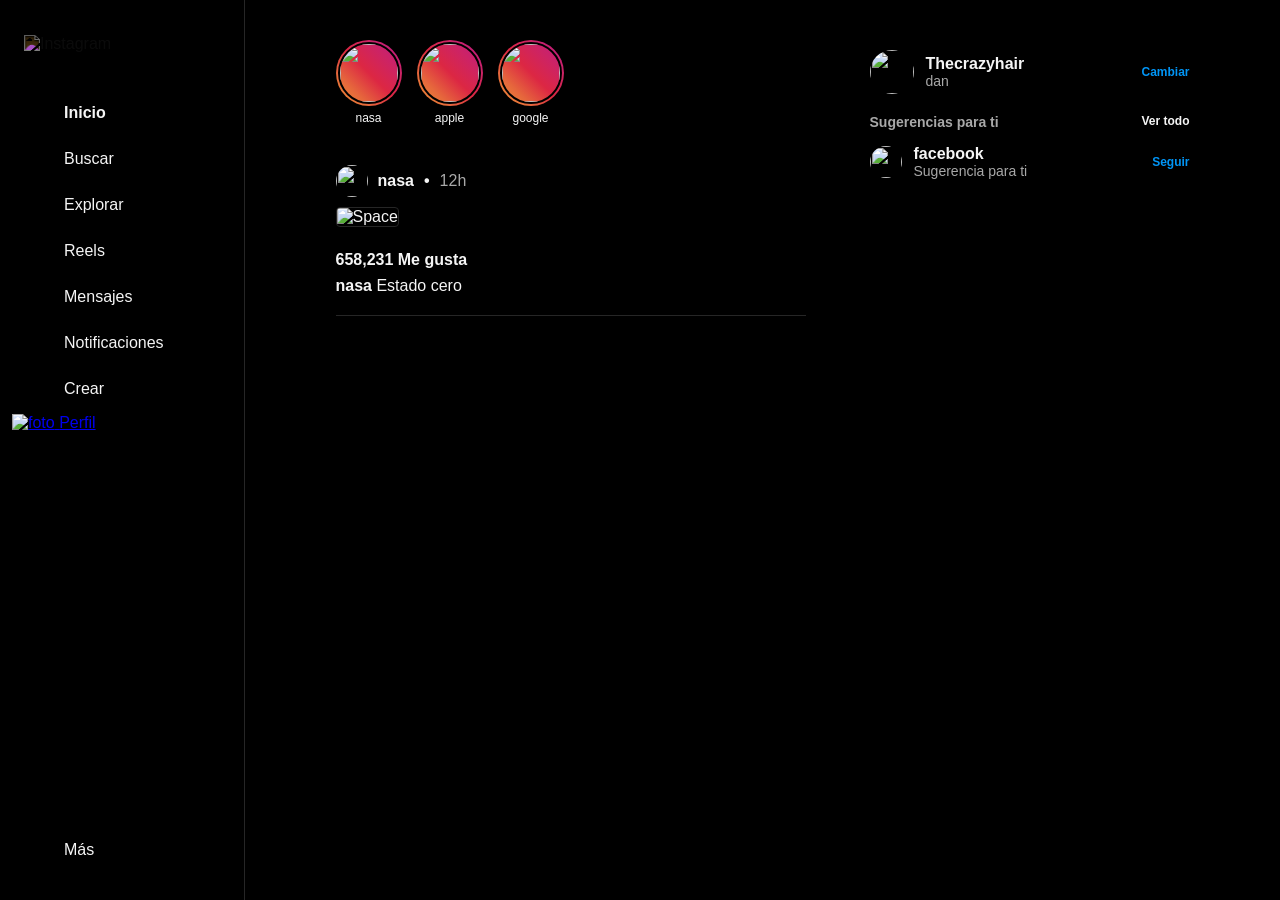
==== index.html @ 89a3c835 "Update and rename ins.html to index.html" ====
<!DOCTYPE html>
<html lang="es">
<head>
    <meta charset="UTF-8">
    <meta name="viewport" content="width=device-width, initial-scale=1.0">
    <title>Instagram</title>
    <link rel="stylesheet" href="ins.css">
    <link rel="stylesheet" href="https://cdnjs.cloudflare.com/ajax/libsfont-awesome/6.4.0/css/all.min.css">
</head>
<body>

    <aside class="sidebar">
        <div class="sidebar-logo">
            <img src="https://www.pngkey.com/png/full/28-287308_instagram-logo-text-white.png" alt="Instagram">
        </div>
        
        <nav class="sidebar-menu">
            <a href="#" class="menu-item active"><i class="Casasiendounacasa"></i> <span>Inicio</span></a>
            <a href="#" class="menu-item"><i class="buscandoloquenosemehaperdido"></i> <span>Buscar</span></a>
            <a href="#" class="menu-item"><i class="explorandoloqueseexplora"></i> <span>Explorar</span></a>
            <a href="#" class="menu-item"><i class="videoscuestionabkes"></i> <span>Reels</span></a>
            <a href="#" class="menu-item"><i class="mensajesquesemandaporquesonmensajes"></i> <span>Mensajes</span></a>
            <a href="#" class="menu-item"><i class="notifdicandolanotificacion"></i> <span>Notificaciones</span></a>
            <a href="#" class="menu-item"><i class="crearcreacionesnocreadas"></i> <span>Crear</span></a>
            <a href="#" class="perfil">
                <img src="nigga.jpeg" alt="foto"> <span>Perfil</span>
            </a>
        </nav>

        <div class="sidebar-more">
            <a href="#" class="menu-item"><i class="fa-solid fa-bars"></i> <span>Más</span></a>
        </div>
    </aside>

    <main class="main-content">
        <div class="feed-container">
            
            <section class="stories">
                <div class="story-item">
                    <div class="story-ring"><img src="https://unavatar.io/twitter/nasa"></div>
                    <span>nasa</span>
                </div>
                <div class="story-item">
                    <div class="story-ring"><img src="https://unavatar.io/github/apple"></div>
                    <span>apple</span>
                </div>
                <div class="story-item">
                    <div class="story-ring"><img src="https://unavatar.io/google"></div>
                    <span>google</span>
                </div>
            </section>

            <article class="post">
                <div class="post-header">
                    <div class="post-user">
                        <img src="https://unavatar.io/twitter/nasa" alt="">
                        <span class="username">nasa</span> • <span class="time">12h</span>
                    </div>
                    <i class="fa-solid fa-ellipsis"></i>
                </div>
                <div class="post-media">
                    <img src="https://images.unsplash.com/photo-1446776811953-b23d57bd21aa?auto=format&fit=crop&w=800&q=80" alt="Space">
                </div>
                <div class="post-footer">
                    <div class="post-actions">
                        <i class="fa-regular fa-heart"></i>
                        <i class="fa-regular fa-comment"></i>
                        <i class="fa-regular fa-paper-plane"></i>
                        <i class="fa-regular fa-bookmark"></i>
                    </div>
                    <div class="likes">658,231 Me gusta</div>
                    <div class="caption">
                        <span class="username">nasa</span> Estado cero
                    </div>
                </div>
            </article>

        </div>

        <section class="suggestions">
            <div class="user-profile-side">
                <img src="https://unavatar.io/github/mdo" alt="">
                <div class="user-names">
                    <span class="username">Thecrazyhair</span>
                    <span class="full-name">dan</span>
                </div>
                <a href="#" class="switch-btn">Cambiar</a>
            </div>

            <div class="suggestions-header">
                <span>Sugerencias para ti</span>
                <a href="#">Ver todo</a>
            </div>

            <div class="suggestion-item">
                <img src="https://unavatar.io/github/facebook" alt="">
                <div class="user-names">
                    <span class="username">facebook</span>
                    <span class="sub">Sugerencia para ti</span>
                </div>
                <a href="#" class="follow-btn">Seguir</a>
            </div>
        </section>
    </main>

</body>

</html>
---- ins.css ----
:root {
    --bg-black: #000000;
    --sidebar-width: 245px;
    --border-color: #262626;
    --text-primary: #f5f5f5;
    --text-secondary: #a8a8a8;
    --accent-blue: #0095f6;
}

* { margin: 0; padding: 0; box-sizing: border-box; }

body {
    background-color: var(--bg-black);
    color: var(--text-primary);
    font-family: -apple-system, BlinkMacSystemFont, "Segoe UI", Roboto, Arial, sans-serif;
    display: flex;
}

.sidebar {
    width: var(--sidebar-width);
    height: 100vh;
    border-right: 1px solid var(--border-color);
    padding: 25px 12px;
    position: fixed;
    display: flex;
    flex-direction: column;
}

.sidebar-logo {
    padding: 10px 12px 35px;
}

.sidebar-logo img {
    width: 103px;
    filter: invert(1);
}

.sidebar-menu { flex-grow: 1; }

.menu-item {
    display: flex;
    align-items: center;
    padding: 12px;
    text-decoration: none;
    color: var(--text-primary);
    border-radius: 8px;
    margin: 4px 0;
    transition: background 0.3s;
}

.menu-item:hover { background: rgba(255, 255, 255, 0.1); }

.menu-item i {
    font-size: 24px;
    width: 24px;
    margin-right: 16px;
}

.menu-item.active { font-weight: bold; }

.menu-item.profile img {
    width: 24px;
    height: 24px;
    border-radius: 50%;
    margin-right: 16px;
}

.main-content {
    margin-left: var(--sidebar-width);
    width: calc(100% - var(--sidebar-width));
    display: flex;
    justify-content: center;
    padding-top: 30px;
}

.feed-container {
    max-width: 470px;
    width: 100%;
}

.stories {
    display: flex;
    gap: 15px;
    padding: 10px 0;
    margin-bottom: 20px;
}

.story-item {
    display: flex;
    flex-direction: column;
    align-items: center;
    font-size: 12px;
}

.story-ring {
    width: 66px;
    height: 66px;
    background: linear-gradient(45deg, #f09433, #e6683c, #dc2743, #cc2366, #bc1888);
    border-radius: 50%;
    padding: 2px;
    margin-bottom: 5px;
}

.story-ring img {
    width: 100%;
    height: 100%;
    border-radius: 50%;
    border: 2px solid black;
}

.post {
    border-bottom: 1px solid var(--border-color);
    padding-bottom: 20px;
    margin-bottom: 20px;
}

.post-header {
    display: flex;
    justify-content: space-between;
    align-items: center;
    padding: 10px 0;
}

.post-user { display: flex; align-items: center; gap: 10px; font-weight: 600; }
.post-user img { width: 32px; height: 32px; border-radius: 50%; }
.time { color: var(--text-secondary); font-weight: 400; }

.post-media img {
    width: 100%;
    border-radius: 4px;
    border: 1px solid var(--border-color);
}

.post-actions {
    display: flex;
    gap: 15px;
    padding: 12px 0;
    font-size: 24px;
}

.post-actions i:last-child { margin-left: auto; }

.likes { font-weight: 600; margin-bottom: 8px; }

.username { font-weight: 600; }

.suggestions {
    width: 320px;
    margin-left: 64px;
    padding-top: 20px;
}

.user-profile-side, .suggestion-item {
    display: flex;
    align-items: center;
    gap: 12px;
    margin-bottom: 15px;
}

.user-profile-side img { width: 44px; height: 44px; border-radius: 50%; }
.suggestion-item img { width: 32px; height: 32px; border-radius: 50%; }

.user-names { display: flex; flex-direction: column; flex-grow: 1; }
.full-name, .sub { color: var(--text-secondary); font-size: 14px; }

.switch-btn, .follow-btn {
    text-decoration: none;
    color: var(--accent-blue);
    font-size: 12px;
    font-weight: 600;
}

.suggestions-header {
    display: flex;
    justify-content: space-between;
    margin: 20px 0 15px;
    font-weight: 600;
    font-size: 14px;
}

.suggestions-header span { color: var(--text-secondary); }
.suggestions-header a { color: var(--text-primary); text-decoration: none; font-size: 12px; }
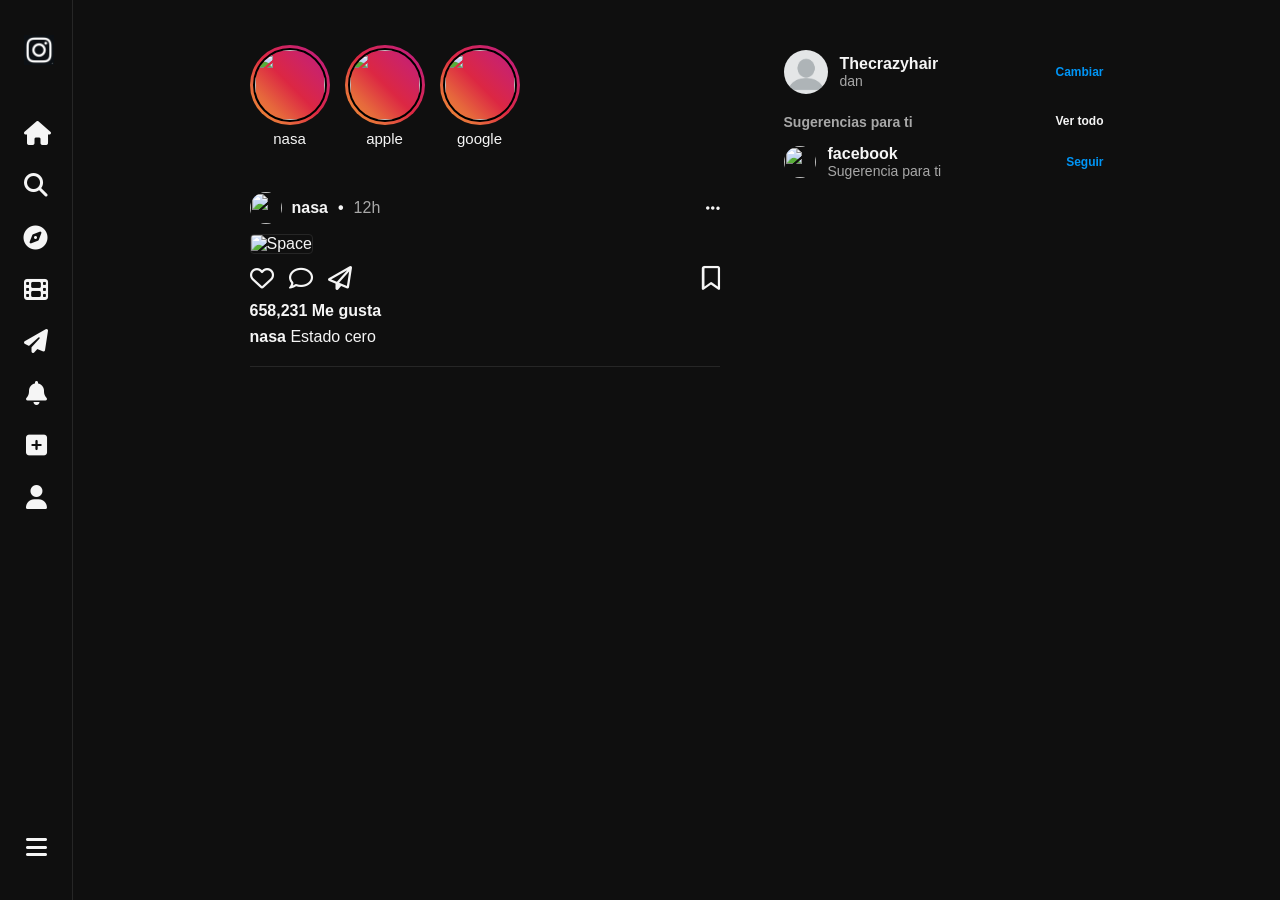
==== commit e71da7d1: "Rename ins.html to index.html" ====
--- a/index.html
+++ b/index.html
@@ -5,26 +5,23 @@
     <meta name="viewport" content="width=device-width, initial-scale=1.0">
     <title>Instagram</title>
     <link rel="stylesheet" href="ins.css">
-    <link rel="stylesheet" href="https://cdnjs.cloudflare.com/ajax/libsfont-awesome/6.4.0/css/all.min.css">
+    <link rel="stylesheet" href="https://cdnjs.cloudflare.com/ajax/libs/font-awesome/6.4.0/css/all.min.css">  
 </head>
 <body>
-
     <aside class="sidebar">
         <div class="sidebar-logo">
-            <img src="https://www.pngkey.com/png/full/28-287308_instagram-logo-text-white.png" alt="Instagram">
+            <img src="inis.png" alt="Instagram">
         </div>
         
         <nav class="sidebar-menu">
-            <a href="#" class="menu-item active"><i class="Casasiendounacasa"></i> <span>Inicio</span></a>
-            <a href="#" class="menu-item"><i class="buscandoloquenosemehaperdido"></i> <span>Buscar</span></a>
-            <a href="#" class="menu-item"><i class="explorandoloqueseexplora"></i> <span>Explorar</span></a>
-            <a href="#" class="menu-item"><i class="videoscuestionabkes"></i> <span>Reels</span></a>
-            <a href="#" class="menu-item"><i class="mensajesquesemandaporquesonmensajes"></i> <span>Mensajes</span></a>
-            <a href="#" class="menu-item"><i class="notifdicandolanotificacion"></i> <span>Notificaciones</span></a>
-            <a href="#" class="menu-item"><i class="crearcreacionesnocreadas"></i> <span>Crear</span></a>
-            <a href="#" class="perfil">
-                <img src="nigga.jpeg" alt="foto"> <span>Perfil</span>
-            </a>
+            <a href="#" class="menu-item active"><i class="fa-solid fa-house"></i> <span>Inicio</span></a>
+            <a href="#" class="menu-item"><i class="fa-solid fa-magnifying-glass"></i> <span>Buscar</span></a>
+            <a href="#" class="menu-item"><i class="fa-solid fa-compass"></i> <span>Explorar</span></a>
+            <a href="#" class="menu-item"><i class="fa-solid fa-film"></i> <span>Reels</span></a>
+            <a href="#" class="menu-item"><i class="fa-solid fa-paper-plane"></i> <span>Mensajes</span></a>
+            <a href="#" class="menu-item"><i class="fa-solid fa-bell"></i> <span>Notificaciones</span></a>
+            <a href="#" class="menu-item"><i class="fa-solid fa-square-plus"></i> <span>Crear</span></a>
+            <a href="#" class="menu-item"><i class="fa-solid fa-user"></i> <span>Perfil</span></a>
         </nav>
 
         <div class="sidebar-more">
@@ -34,7 +31,6 @@
 
     <main class="main-content">
         <div class="feed-container">
-            
             <section class="stories">
                 <div class="story-item">
                     <div class="story-ring"><img src="https://unavatar.io/twitter/nasa"></div>
@@ -45,7 +41,7 @@
                     <span>apple</span>
                 </div>
                 <div class="story-item">
-                    <div class="story-ring"><img src="https://unavatar.io/google"></div>
+                    <div class="story-ring"><img src="https://unavatar.io/twitter/google"></div>
                     <span>google</span>
                 </div>
             </section>
@@ -74,12 +70,11 @@
                     </div>
                 </div>
             </article>
-
         </div>
 
         <section class="suggestions">
             <div class="user-profile-side">
-                <img src="https://unavatar.io/github/mdo" alt="">
+                <img src="usuario.png" alt="">
                 <div class="user-names">
                     <span class="username">Thecrazyhair</span>
                     <span class="full-name">dan</span>
@@ -104,5 +99,4 @@
     </main>
 
 </body>
-
 </html>
--- a/ins.css
+++ b/ins.css
@@ -1,182 +1,239 @@
 :root {
-    --bg-black: #000000;
-    --sidebar-width: 245px;
-    --border-color: #262626;
-    --text-primary: #f5f5f5;
-    --text-secondary: #a8a8a8;
-    --accent-blue: #0095f6;
-}
-
-* { margin: 0; padding: 0; box-sizing: border-box; }
-
-body {
-    background-color: var(--bg-black);
-    color: var(--text-primary);
-    font-family: -apple-system, BlinkMacSystemFont, "Segoe UI", Roboto, Arial, sans-serif;
-    display: flex;
-}
-
-.sidebar {
-    width: var(--sidebar-width);
-    height: 100vh;
-    border-right: 1px solid var(--border-color);
-    padding: 25px 12px;
-    position: fixed;
-    display: flex;
-    flex-direction: column;
-}
-
-.sidebar-logo {
-    padding: 10px 12px 35px;
-}
-
-.sidebar-logo img {
-    width: 103px;
-    filter: invert(1);
-}
-
-.sidebar-menu { flex-grow: 1; }
-
-.menu-item {
-    display: flex;
-    align-items: center;
-    padding: 12px;
-    text-decoration: none;
-    color: var(--text-primary);
-    border-radius: 8px;
-    margin: 4px 0;
-    transition: background 0.3s;
-}
-
-.menu-item:hover { background: rgba(255, 255, 255, 0.1); }
-
-.menu-item i {
-    font-size: 24px;
-    width: 24px;
-    margin-right: 16px;
-}
-
-.menu-item.active { font-weight: bold; }
-
-.menu-item.profile img {
-    width: 24px;
-    height: 24px;
-    border-radius: 50%;
-    margin-right: 16px;
-}
-
-.main-content {
-    margin-left: var(--sidebar-width);
-    width: calc(100% - var(--sidebar-width));
-    display: flex;
-    justify-content: center;
-    padding-top: 30px;
-}
-
-.feed-container {
-    max-width: 470px;
-    width: 100%;
-}
-
-.stories {
-    display: flex;
-    gap: 15px;
-    padding: 10px 0;
-    margin-bottom: 20px;
-}
-
-.story-item {
-    display: flex;
-    flex-direction: column;
-    align-items: center;
-    font-size: 12px;
-}
-
-.story-ring {
-    width: 66px;
-    height: 66px;
-    background: linear-gradient(45deg, #f09433, #e6683c, #dc2743, #cc2366, #bc1888);
-    border-radius: 50%;
-    padding: 2px;
-    margin-bottom: 5px;
-}
-
-.story-ring img {
-    width: 100%;
-    height: 100%;
-    border-radius: 50%;
-    border: 2px solid black;
-}
-
-.post {
-    border-bottom: 1px solid var(--border-color);
-    padding-bottom: 20px;
-    margin-bottom: 20px;
-}
-
-.post-header {
-    display: flex;
-    justify-content: space-between;
-    align-items: center;
-    padding: 10px 0;
-}
-
-.post-user { display: flex; align-items: center; gap: 10px; font-weight: 600; }
-.post-user img { width: 32px; height: 32px; border-radius: 50%; }
-.time { color: var(--text-secondary); font-weight: 400; }
-
-.post-media img {
-    width: 100%;
-    border-radius: 4px;
-    border: 1px solid var(--border-color);
-}
-
-.post-actions {
-    display: flex;
-    gap: 15px;
-    padding: 12px 0;
-    font-size: 24px;
-}
-
-.post-actions i:last-child { margin-left: auto; }
-
-.likes { font-weight: 600; margin-bottom: 8px; }
-
-.username { font-weight: 600; }
-
-.suggestions {
-    width: 320px;
-    margin-left: 64px;
-    padding-top: 20px;
-}
-
-.user-profile-side, .suggestion-item {
-    display: flex;
-    align-items: center;
-    gap: 12px;
-    margin-bottom: 15px;
-}
-
-.user-profile-side img { width: 44px; height: 44px; border-radius: 50%; }
-.suggestion-item img { width: 32px; height: 32px; border-radius: 50%; }
-
-.user-names { display: flex; flex-direction: column; flex-grow: 1; }
-.full-name, .sub { color: var(--text-secondary); font-size: 14px; }
-
-.switch-btn, .follow-btn {
-    text-decoration: none;
-    color: var(--accent-blue);
-    font-size: 12px;
-    font-weight: 600;
-}
-
-.suggestions-header {
-    display: flex;
-    justify-content: space-between;
-    margin: 20px 0 15px;
-    font-weight: 600;
-    font-size: 14px;
-}
-
-.suggestions-header span { color: var(--text-secondary); }
-.suggestions-header a { color: var(--text-primary); text-decoration: none; font-size: 12px; }+            --bg-black: #0f0f0f;
+            --sidebar-width: 245px;
+            --sidebar-collapsed: 73px;
+            --border-color: #262626;
+            --text-primary: #f5f5f5;
+            --text-secondary: #a8a8a8;
+            --accent-blue: #0095f6;
+        }
+
+        * { margin: 0; padding: 0; box-sizing: border-box; }
+
+        body {
+            background-color: var(--bg-black);
+            color: var(--text-primary);
+            font-family: -apple-system, BlinkMacSystemFont, "Segoe UI", Roboto, Arial, sans-serif;
+            display: flex;
+        }
+
+        .sidebar {
+            width: var(--sidebar-collapsed);
+            height: 100vh;
+            border-right: 1px solid var(--border-color);
+            padding: 25px 12px;
+            position: fixed;
+            display: flex;
+            flex-direction: column;
+            transition: width 0.3s cubic-bezier(0.4, 0, 0.2, 1);
+            background-color: var(--bg-black);
+            z-index: 1000;
+            overflow: hidden;
+        }
+
+        .sidebar:hover {
+            width: var(--sidebar-width);
+        }
+
+        .sidebar-logo {
+            padding: 10px 12px 35px;
+            display: flex;
+            justify-content: flex-start;
+            min-height: 80px;
+        }
+
+        .sidebar-logo img {
+            width: 30px;
+            height: 30px;
+            transition: opacity 0.2s;
+        }
+
+        .sidebar-menu { flex-grow: 1; }
+
+        .menu-item {
+            display: flex;
+            align-items: center;
+            padding: 12px;
+            text-decoration: none;
+            color: var(--text-primary);
+            border-radius: 8px;
+            margin: 4px 0;
+            transition: background 0.3s;
+            white-space: nowrap;
+        }
+
+        .menu-item:hover { background: rgba(255, 255, 255, 0.1); }
+
+        .menu-item i {
+            font-size: 24px;
+            min-width: 24px;
+            margin-right: 16px;
+            text-align: center;
+        }
+
+        .menu-item span {
+            opacity: 0;
+            transition: opacity 0.2s ease;
+            pointer-events: none;
+        }
+
+        .sidebar:hover .menu-item span {
+            opacity: 1;
+            pointer-events: auto;
+        }
+
+        .menu-item.active { font-weight: bold; }
+
+        .sidebar-more {
+            margin-top: auto;
+        }
+
+        .main-content {
+            margin-left: var(--sidebar-collapsed);
+            width: calc(100% - var(--sidebar-collapsed));
+            display: flex;
+            justify-content: center;
+            padding-top: 30px;
+            transition: margin-left 0.3s cubic-bezier(0.4, 0, 0.2, 1);
+        }
+
+        .sidebar:hover + .main-content {
+            margin-left: var(--sidebar-width);
+        }
+
+        .feed-container {
+            max-width: 470px;
+            width: 100%;
+        }
+
+        .stories {
+            display: flex;
+            gap: 15px;
+            padding: 15px 0;
+            margin-bottom: 20px;
+        }
+
+        .story-item {
+            display: flex;
+            flex-direction: column;
+            align-items: center;
+            font-size: 15px;
+        }
+
+        .story-ring {
+            width: 80px;
+            height: 80px;
+            background: linear-gradient(45deg, #f09433, #e6683c, #dc2743, #cc2366, #bc1888);
+            border-radius: 50%;
+            padding: 3px;
+            margin-bottom: 5px;
+        }
+
+        .story-ring img {
+            width: 100%;
+            height: 100%;
+            border-radius: 50%;
+            border: 2px solid black;
+        }
+
+        .post {
+            border-bottom: 1px solid var(--border-color);
+            padding-bottom: 20px;
+            margin-bottom: 20px;
+        }
+
+        .post-header {
+            display: flex;
+            justify-content: space-between;
+            align-items: center;
+            padding: 10px 0;
+        }
+
+        .post-user { display: flex; align-items: center; gap: 10px; font-weight: 600; }
+        .post-user img { width: 32px; height: 32px; border-radius: 50%; }
+        .time { color: var(--text-secondary); font-weight: 400; }
+
+        .post-media img {
+            width: 100%;
+            border-radius: 4px;
+            border: 1px solid var(--border-color);
+        }
+
+        .post-actions {
+            display: flex;
+            gap: 15px;
+            padding: 12px 0;
+            font-size: 24px;
+        }
+
+        .post-actions i:last-child { margin-left: auto; }
+
+        .likes { font-weight: 600; margin-bottom: 8px; }
+
+        .username { font-weight: 600; }
+
+        .suggestions {
+            width: 320px;
+            margin-left: 64px;
+            padding-top: 20px;
+        }
+
+        .user-profile-side, .suggestion-item {
+            display: flex;
+            align-items: center;
+            gap: 12px;
+            margin-bottom: 15px;
+        }
+
+        .user-profile-side img { width: 44px; height: 44px; border-radius: 50%; }
+        .suggestion-item img { width: 32px; height: 32px; border-radius: 50%; }
+
+        .user-names { display: flex; flex-direction: column; flex-grow: 1; }
+        .full-name, .sub { color: var(--text-secondary); font-size: 14px; }
+
+        .switch-btn, .follow-btn {
+            text-decoration: none;
+            color: var(--accent-blue);
+            font-size: 12px;
+            font-weight: 600;
+        }
+
+        .suggestions-header {
+            display: flex;
+            justify-content: space-between;
+            margin: 20px 0 15px;
+            font-weight: 600;
+            font-size: 14px;
+        }
+
+        .suggestions-header span { color: var(--text-secondary); }
+        .suggestions-header a { color: var(--text-primary); text-decoration: none; font-size: 12px; }
+
+        @media (max-width: 1264px) {
+            .suggestions { display: none; }
+        }
+
+        @media (max-width: 768px) {
+            .sidebar {
+                width: 100% !important;
+                height: 60px;
+                position: fixed;
+                bottom: 0;
+                left: 0;
+                top: auto;
+                flex-direction: row;
+                justify-content: space-around;
+                align-items: center;
+                padding: 0;
+                border-top: 1px solid var(--border-color);
+                border-right: none;
+            }
+
+            .sidebar-logo { display: none; }
+            .sidebar-menu { display: flex; width: 100%; justify-content: space-around; }
+            .menu-item { flex-direction: column; padding: 0; margin: 0; }
+            .menu-item i { margin: 0; }
+            .menu-item span { display: none; }
+            .main-content { margin-left: 0 !important; width: 100%; padding-bottom: 70px; }
+            .feed-container { max-width: 100%; padding: 0 10px; }
+            .sidebar-more { display: none; }}
